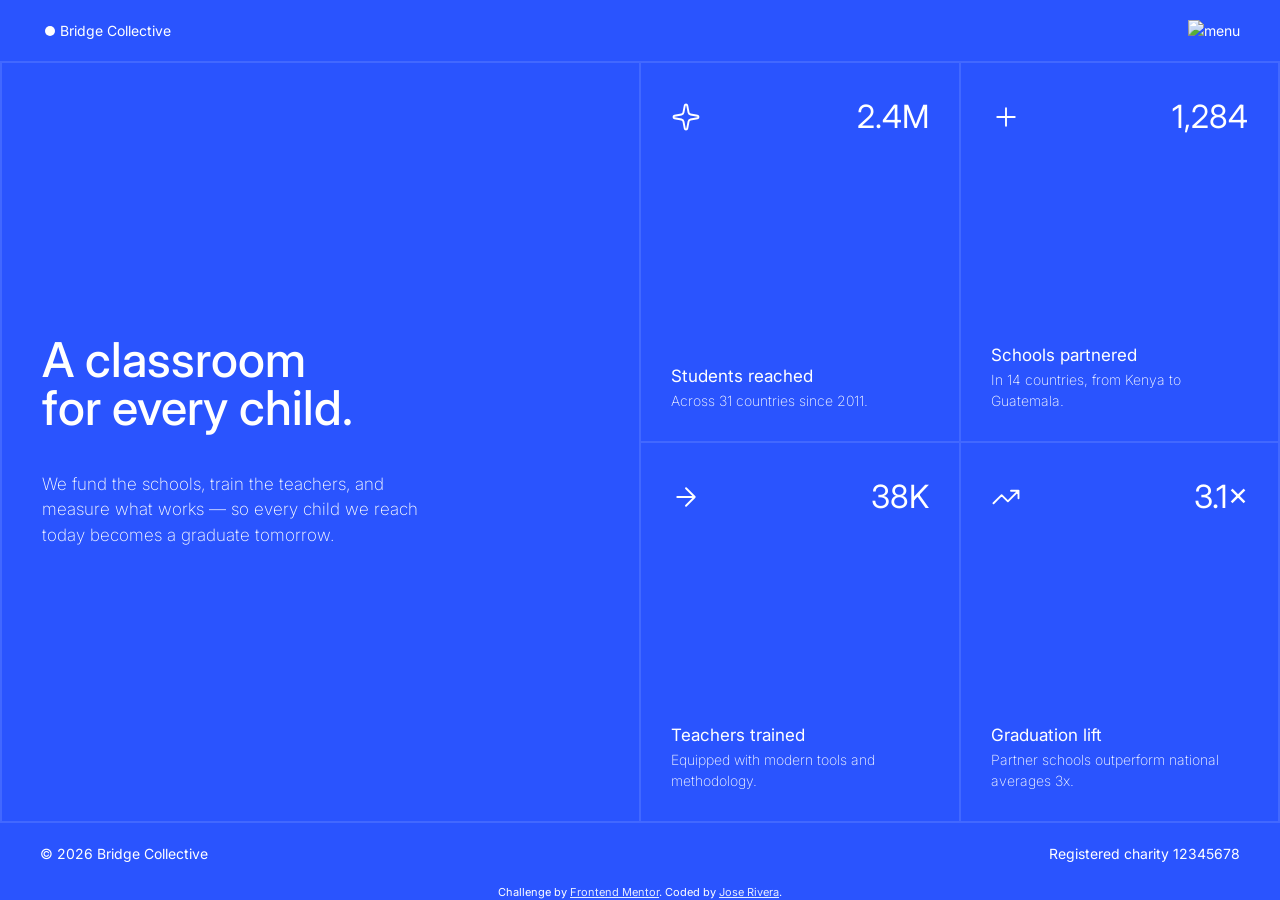
==== grid-landing-page-main/index.html @ c85d0cda "docs: primer desafio frontend mentor grid" ====
<!DOCTYPE html>
<html lang="en">
<head>
  <meta charset="UTF-8">
  <meta name="viewport" content="width=device-width, initial-scale=1.0"> <!-- displays site properly based on user's device -->
  <link rel="preconnect" href="https://fonts.googleapis.com">
  <link rel="preconnect" href="https://fonts.gstatic.com" crossorigin>
  <link href="https://fonts.googleapis.com/css2?family=Inter:ital,opsz,wght@0,14..32,100..900;1,14..32,100..900&display=swap" rel="stylesheet">

  <link rel="icon" type="image/png" sizes="32x32" href="./assets/images/favicon-32x32.png">
  <link rel="stylesheet" href="style.css">
  <title>Frontend Mentor | Grid landing page</title>

</head>
<body>


  <!-- Nav -->
  <header class="header">
    <nav class="nav">
        <span class="logo__text">Bridge Collective</span>
        <input type="checkbox" name="menu" id="menu" class="check__menu">
        <label for="menu" class="btn__menu">
          <img src="/assets/images/icon-menu.svg" alt="menu" class="icon__menu">
          <img src="/assets/images/icon-close.svg" alt="menu_close" class="icon__menu--close">
        </label>
        <label for="menu" class="menu__overlay"></label>
        <!-- Menu panel — hidden until the hamburger is activated -->
        <div class="container__menu">
          <ul class="list__menu">
            <li class="menu__link"><a href="#" class="link">About</a></li>
            <li class="menu__link"><a href="#" class="link">Our Work</a></li>
            <li class="menu__link"><a href="#" class="link">Partners</a></li>
            <li class="menu__link"><a href="#" class="link">Annual Report</a></li>
            <li class="menu__link"><a href="#" class="link">Donate</a></li>
          </ul>
        </div>
    </nav>
  </header>  


  <!-- Hero -->
    <div class="cards">
      <div class="card__hero">
        <h1 class="hero__title">A classroom <br class="desktop__line-break"> for every child.</h1>
        <p class="hero__text">We fund the schools, train the teachers, and <br class="desktop__line-break"> measure what works — so every child we reach <br class="desktop__line-break"> today becomes a graduate tomorrow.</p>
      </div>
      <!-- Stats -->
      <div class="cards__stats">
        <div class="card__stat stat__students">
          <div class="card__stat--top">
            <img src="assets/images/icon-sparkle.svg" alt="logo" class="stat__logo">
            <p class="card__digit students_digit">2.4M</p>
          </div>
          <div class="card__stat--bottom">
            <h2 class="card__title students_title">Students reached</h2>
            <p class="card__text students_text">Across 31 countries since 2011.</p>
          </div>
        </div>
        <div class="card__stat stat__school">
          <div class="card__stat--top">
            <img src="assets/images/icon-plus.svg" alt="logo" class="stat__logo">
            <p class="card__digit school_digit">1,284</p>
          </div>
          <div class="card__stat--bottom">
            <h2 class="card__title school_title">Schools partnered</h2>
            <p class="card__text school_text">In 14 countries, from Kenya to Guatemala.</p> 
          </div>
        </div>
        <div class="card__stat stat__teachers">
          <div class="card__stat--top">
            <img src="assets/images/icon-arrow-right.svg" alt="logo" class="stat__logo">
            <p class="card__digit teachers_digit">38K</p>
          </div>
          <div class="card__stat--bottom">
            <h2 class="card__title teachers_title">Teachers trained</h2>
            <p class="card__text teachers_text">Equipped with modern tools and methodology.</p> 
          </div>
        </div>
        <div class="card__stat stat__graduation">
          <div class="card__stat--top">
            <img src="assets/images/icon-trending-up.svg" alt="logo" class="stat__logo">
            <p class="card__digit students_digit">3.1×</p>
          </div>
          <div class="card__stat--bottom">
            <h2 class="card__title students_title">Graduation lift</h2>
            <p class="card__text school_text">Partner schools outperform national averages 3x.</p> 
          </div>
        </div>
      </div>
    </div>

  <!-- Footer -->
  <footer class="footer">
    <p class="footer__copy">© 2026 Bridge Collective</p>
    <p class="footer__registered">Registered charity 12345678</p>
  </footer>
  
  <div class="attribution">
    Challenge by <a href="https://www.frontendmentor.io?ref=challenge">Frontend Mentor</a>.
    Coded by <a href="#">Jose Rivera</a>.
  </div>
</body>
</html>
---- grid-landing-page-main/style.css ----
:root{
    min-height: 100dvh;
    --Color-White: hsl(0, 0%, 100%);
    --Color-Blue_200: hsl(224, 100%, 95%);
    --Color-Blue_400: hsl(220, 100%, 64%);
    --Color-Blue_500: hsl(228, 100%, 63%);
    --Color-Blue_600: hsl(228, 100%, 60%);
    --Color-Blue_700: hsl(228, 99%, 58%);
    
    --Color-Black: hsl(0, 0%, 0%);

    --Font-small: 14px;
    --Font-normal: 17px;
    --Weights-400: 400;
    --Weights-500: 500;
}

*{
    padding: 0;
    margin: 0;
    box-sizing: border-box;
}  
body{
    position: relative;
    /* display: flex;
    flex-direction: column; */
    
    display: grid;
    grid-template-columns: repeat(1, 1fr);
    grid-template-rows: auto 1fr auto;
    background-color: var(--Color-Blue_700);
    font-family: "Inter", sans-serif;
    font-optical-sizing: auto;
    font-style: normal;
    font-size: var(--Font-normal);
    color: var(--Color-White);
    line-height: 1.5; 
    /* max-width: 1440px; */
    width: 100%;
    min-height: inherit;
    min-width: 350px;
}  

/* .header{
    grid-column: span 4;
}
.cards{
    grid-column: span 4;
    flex: 1;
}
.footer{
    grid-column: span 4;
} */

/* .attribution{
    grid-column: span 4;
} */


.nav{
    /* position: relative; */
    height: 100%;
}
.nav, .footer{
    display: flex;
    justify-content: space-between;
    font-size: var(--Font-small);
    font-weight: var(--Weights-400);
    align-items: center;
    padding: 20px 40px;
}
.logo__text::before{
    content: '';
    display: inline-block;
    width: 10px;
    height: 10px;
    background-color: var(--Color-White);
    border-radius: 100%;
    margin: 0 5px;
}
.hero__title{
    font-size: 3rem;
    line-height: 1;
    font-weight: var(--Weights-500);
}
.hero__text{
    font-weight: 200;
    
}
.cards{
    display: grid;
    grid-template-columns: repeat(2, 1fr);
    border: 1px solid var(--Color-Blue_500);
}

.cards__stats{
    display: grid;
    grid-template-columns: repeat(2, 1fr);
    grid-template-rows: repeat(2, 1fr);
}
.card__stat{
    display: flex;
    flex-direction: column;
    justify-content: space-between;
    padding: 30px;
    border: 1px solid var(--Color-Blue_500);
    transition: background-color .2s ease;
}
.card__stat:hover{
    background-color: rgba(255, 255, 255, 0.060);
    cursor: pointer;
}
.card__hero{
    display: flex;
    flex-direction: column;
    justify-content: center;
    gap: 2.5rem;
    border: 1px solid var(--Color-Blue_500);
    padding: 40px;
}
/* .mobile__line-break{
    display: none;
} */
/* .card__hero *{
    max-width: 52%;
} */

.card__title{
    font-size: var(--Font-normal);
    font-weight: var(--Weights-400);
}

.card__text{
    font-size: var(--Font-small);
    font-weight: 200;
}

.card__stat--top{
    display: flex;
    justify-content: space-between;
}

.card__digit{
    font-size: 2rem;
    font-weight: var(--Weights-400);
}

.stat__logo{
    width: 30px;
}

.list__menu{
    display: flex;
    flex-direction: column;
    align-items: end;
    width: 100%;
    height: 100%;
    line-height: 1.7;
    list-style-type: none;
}

.container__menu{
    display: none;
    position: absolute;
    background-color: var(--Color-Blue_700);
    color: var(--Color-White);
    top: 67px;
    right: 0;
    transform: translateX(100%);
    padding: 45px;
    width: 21.5rem;
    height: calc(100% - 67px);
    /* transition: all .3s ease; */
}

.menu__overlay{
    display: none;
    position: absolute;
    background-color: rgba(0, 0, 0, 0.25);
    left: 0;
    top: 67px;
    width: 100%;
    height: calc(100% - 67px);
    cursor: pointer;
}
.link{
    color: var(--Color-White);
    font-size: 26px;
    text-decoration: none;
}
.link:hover{
    border-bottom: 2px solid var(--Color-White);
}

.check__menu{
    display: none;
}
/* .btn__menu{
    height: max-content;
    width: max-content;
}
.btn__menu::before{
    content: url(/assets/images/icon-menu.svg);
    cursor: pointer;
}

.check__menu:checked + .btn__menu::before{
    content: url(/assets/images/icon-close.svg);
} */
.btn__menu{
    display: flex;
    cursor: pointer;
}
.icon__menu--close{
    display: none;
}
.check__menu:checked + .btn__menu :first-child{
    display: none;
}
.check__menu:checked + .btn__menu :last-child{
    display: inline-block;
}
.check__menu:checked ~ .container__menu{
    display: block;
    transform: translateX(0);
}
.check__menu:checked ~ .menu__overlay{
    display: block;
}


    .attribution { font-size: 11px; text-align: center; }
    .attribution a { color: var(--Color-Blue_200) ;}

@media (width <= 650px){
    .nav, .footer{
        padding: 20px 30px;
    }
    .footer{
        flex-direction: column;
        align-items: start;
    }
    .cards, .cards__stats{
        display: flex;
        flex-direction: column;
    }
    .card__stat{
        flex: 1 1 360px;
    }
    .card__hero{
        flex: 1 1 360px;
        padding: 35px;
    }
    /* .mobile__line-break{
        display: block;
    } */
    .desktop__line-break{
        display: none;
    }
    .container__menu{
        width: 100%;
        height: 360px;
    }
    .list__menu{
        justify-content: center;
        align-items: center;
    }
}
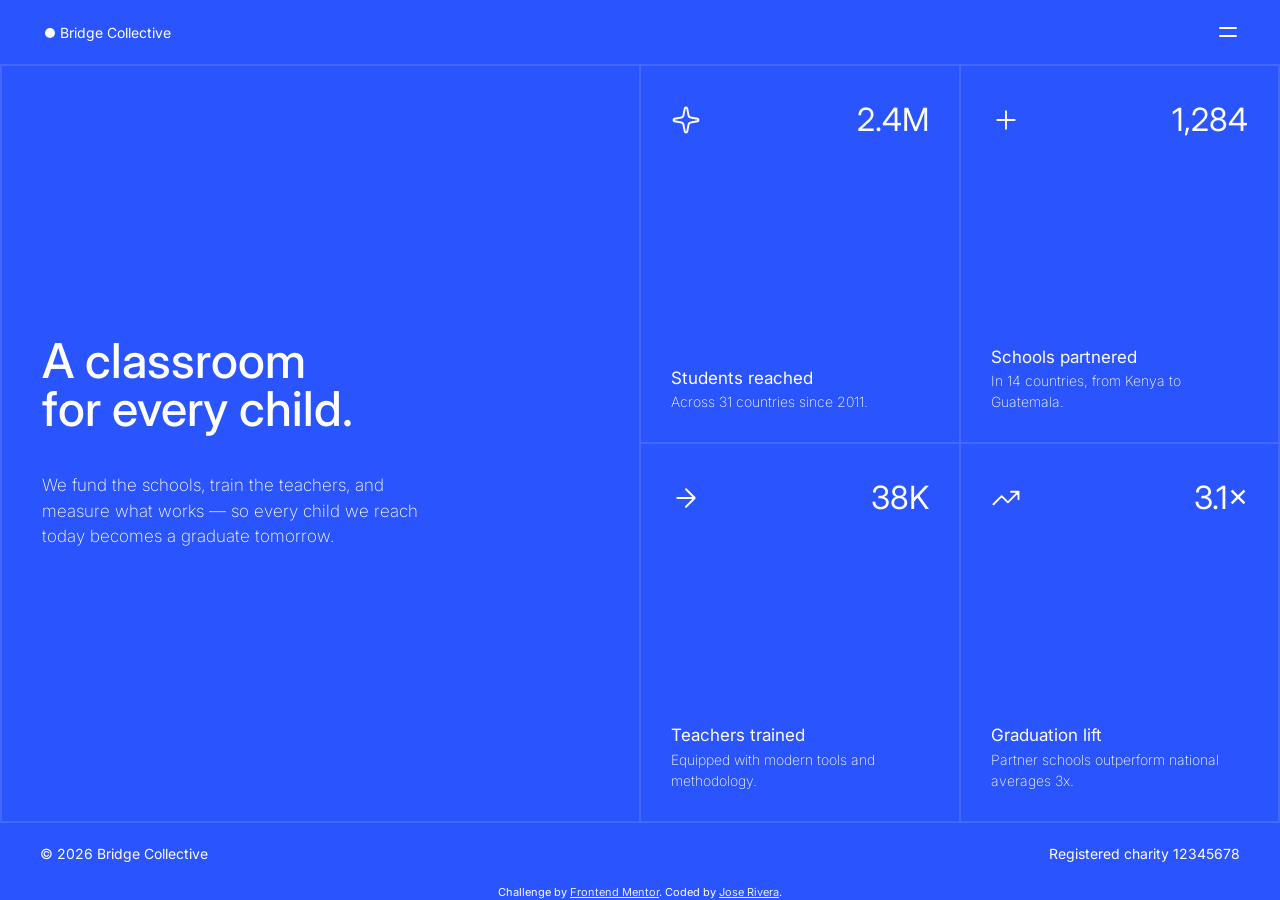
==== commit 03e4b5b3: "docs: arreglar icono de menu" ====
--- a/grid-landing-page-main/index.html
+++ b/grid-landing-page-main/index.html
@@ -21,8 +21,8 @@
         <span class="logo__text">Bridge Collective</span>
         <input type="checkbox" name="menu" id="menu" class="check__menu">
         <label for="menu" class="btn__menu">
-          <img src="/assets/images/icon-menu.svg" alt="menu" class="icon__menu">
-          <img src="/assets/images/icon-close.svg" alt="menu_close" class="icon__menu--close">
+          <img src="assets/images/icon-menu.svg" alt="menu" class="icon__menu">
+          <img src="assets/images/icon-close.svg" alt="menu_close" class="icon__menu--close">
         </label>
         <label for="menu" class="menu__overlay"></label>
         <!-- Menu panel — hidden until the hamburger is activated -->
